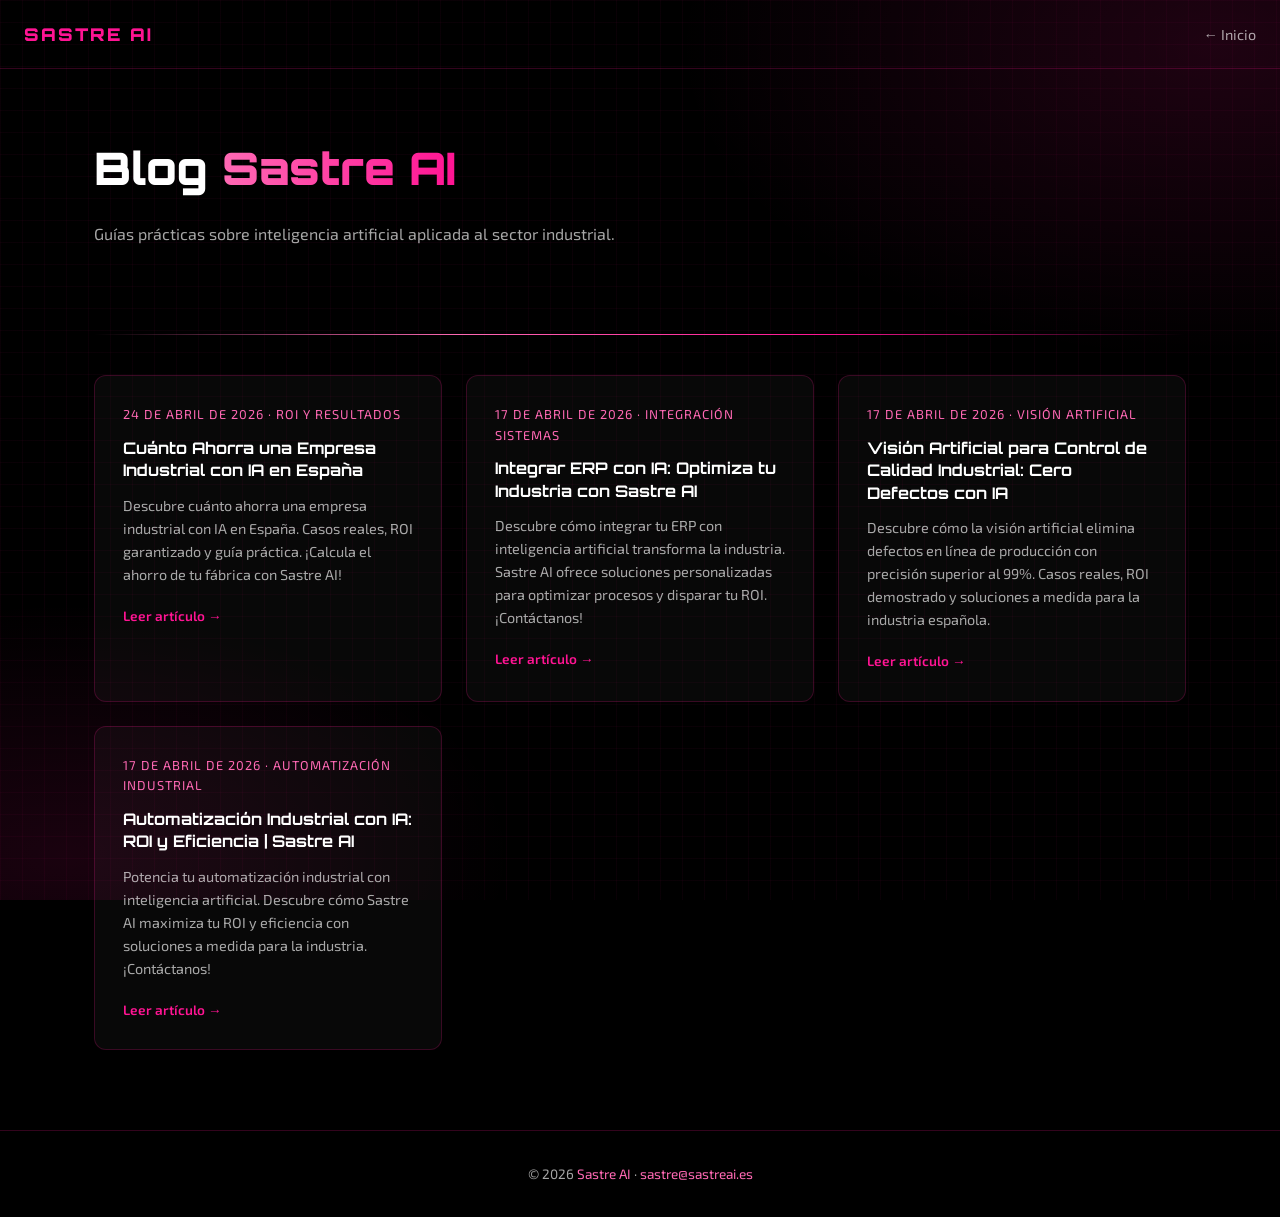
==== blog/index.html @ 8fbd7eb5 "SEO: nuevo artículo cuánto ahorra una empresa industrial con IA (ejemplos genéricos, sin casos ficti" ====
<!DOCTYPE html>
<html lang="es">
<head>
  <meta charset="UTF-8" />
  <meta name="viewport" content="width=device-width, initial-scale=1.0" />
  <title>Blog — Sastre AI | Inteligencia Artificial Industrial</title>
  <meta name="description" content="Artículos y guías sobre IA aplicada al sector industrial: automatización, visión artificial, integración de sistemas y más." />
  <link rel="canonical" href="https://sastreai.es/blog/" />
  <link rel="icon" type="image/x-icon" href="/favicon.ico" />
  <link rel="icon" type="image/png" sizes="32x32" href="/favicon-32x32.png" />
  <link rel="icon" type="image/png" sizes="16x16" href="/favicon-16x16.png" />
  <link rel="apple-touch-icon" sizes="180x180" href="/apple-touch-icon.png" />
  <link rel="preconnect" href="https://fonts.googleapis.com" />
  <link href="https://fonts.googleapis.com/css2?family=Orbitron:wght@700;900&family=Exo+2:wght@400;500;600;700&display=swap" rel="stylesheet" />
  <style>
    *, *::before, *::after { box-sizing: border-box; margin: 0; padding: 0; }
    :root { --black:#000; --pink:#ff1493; --pink-light:#ff69b4; --white:#fff; --white-dim:rgba(255,255,255,0.65); --border:rgba(255,20,147,0.2); --font-h:'Orbitron',sans-serif; --font-b:'Exo 2',sans-serif; }
    body { background:var(--black); color:var(--white); font-family:var(--font-b); line-height:1.6; overflow-x:hidden; }
    body::before { content:''; position:fixed; inset:0; background-image:linear-gradient(rgba(255,20,147,0.04) 1px,transparent 1px),linear-gradient(90deg,rgba(255,20,147,0.04) 1px,transparent 1px); background-size:22px 22px; pointer-events:none; z-index:0; }
    body::after { content:''; position:fixed; inset:0; background:radial-gradient(ellipse 60% 50% at 95% 5%,rgba(255,20,147,0.12) 0%,transparent 70%),radial-gradient(ellipse 50% 40% at 5% 95%,rgba(255,20,147,0.10) 0%,transparent 70%); pointer-events:none; z-index:0; }
    .container { max-width:1140px; margin:0 auto; padding:0 24px; position:relative; z-index:1; }
    nav { padding:20px 24px; display:flex; align-items:center; justify-content:space-between; border-bottom:1px solid var(--border); position:relative; z-index:10; }
    nav a.logo { font-family:var(--font-h); font-weight:900; font-size:1.1rem; color:var(--pink); text-decoration:none; letter-spacing:2px; }
    nav a.back { color:var(--white-dim); text-decoration:none; font-size:.9rem; }
    nav a.back:hover { color:var(--pink); }
    .page-header { padding:64px 0 48px; }
    .page-header h1 { font-family:var(--font-h); font-size:clamp(1.8rem,4vw,2.8rem); font-weight:900; }
    .page-header h1 span { background:linear-gradient(90deg,var(--pink-light),var(--pink)); -webkit-background-clip:text; -webkit-text-fill-color:transparent; background-clip:text; }
    .page-header p { color:var(--white-dim); margin-top:16px; max-width:560px; }
    .separator { height:1px; background:linear-gradient(90deg,transparent,var(--pink-light),var(--pink),transparent); border:none; margin:40px 0; }
    .grid { display:grid; grid-template-columns:repeat(auto-fill,minmax(320px,1fr)); gap:24px; padding-bottom:80px; }
    .article-card { display:block; background:rgba(255,255,255,0.03); border:1px solid var(--border); border-radius:12px; padding:28px; text-decoration:none; transition:border-color .2s,background .2s; }
    .article-card:hover { border-color:rgba(255,20,147,0.5); background:rgba(255,255,255,0.05); }
    .article-meta { font-size:.8rem; color:var(--pink-light); margin-bottom:12px; text-transform:uppercase; letter-spacing:1px; }
    .article-card h2 { font-family:var(--font-h); font-size:1rem; color:var(--white); margin-bottom:12px; line-height:1.4; }
    .article-card p { font-size:.9rem; color:var(--white-dim); margin-bottom:16px; }
    .read-more { font-size:.85rem; color:var(--pink); font-weight:600; }
    footer { border-top:1px solid var(--border); padding:32px 24px; text-align:center; color:var(--white-dim); font-size:.85rem; position:relative; z-index:1; }
    footer a { color:var(--pink-light); text-decoration:none; }
  </style>
</head>
<body>
  <nav>
    <a class="logo" href="https://sastreai.es">SASTRE AI</a>
    <a class="back" href="https://sastreai.es">← Inicio</a>
  </nav>
  <div class="container">
    <div class="page-header">
      <h1>Blog <span>Sastre AI</span></h1>
      <p>Guías prácticas sobre inteligencia artificial aplicada al sector industrial.</p>
    </div>
    <hr class="separator" />
    <div class="grid">
      
    <a href="https://sastreai.es/blog/cuanto-ahorra-una-empresa-industrial-con-ia/" class="article-card">
      <div class="article-meta">24 de abril de 2026 · ROI y resultados</div>
      <h2>Cuánto Ahorra una Empresa Industrial con IA en España</h2>
      <p>Descubre cuánto ahorra una empresa industrial con IA en España. Casos reales, ROI garantizado y guía práctica. ¡Calcula el ahorro de tu fábrica con Sastre AI!</p>
      <span class="read-more">Leer artículo →</span>
    </a>

    <a href="https://sastreai.es/blog/integrar-erp-con-inteligencia-artificial/" class="article-card">
      <div class="article-meta">17 de abril de 2026 · Integración sistemas</div>
      <h2>Integrar ERP con IA: Optimiza tu Industria con Sastre AI</h2>
      <p>Descubre cómo integrar tu ERP con inteligencia artificial transforma la industria. Sastre AI ofrece soluciones personalizadas para optimizar procesos y disparar tu ROI. ¡Contáctanos!</p>
      <span class="read-more">Leer artículo →</span>
    </a>

    <a href="https://sastreai.es/blog/vision-artificial-control-calidad-industrial/" class="article-card">
      <div class="article-meta">17 de abril de 2026 · Visión artificial</div>
      <h2>Visión Artificial para Control de Calidad Industrial: Cero Defectos con IA</h2>
      <p>Descubre cómo la visión artificial elimina defectos en línea de producción con precisión superior al 99%. Casos reales, ROI demostrado y soluciones a medida para la industria española.</p>
      <span class="read-more">Leer artículo →</span>
    </a>

    <a href="https://sastreai.es/blog/automatizacion-industrial-con-inteligencia-artificial/" class="article-card">
      <div class="article-meta">17 de abril de 2026 · Automatización industrial</div>
      <h2>Automatización Industrial con IA: ROI y Eficiencia | Sastre AI</h2>
      <p>Potencia tu automatización industrial con inteligencia artificial. Descubre cómo Sastre AI maximiza tu ROI y eficiencia con soluciones a medida para la industria. ¡Contáctanos!</p>
      <span class="read-more">Leer artículo →</span>
    </a>
    </div>
  </div>
  <footer>
    <p>© 2026 <a href="https://sastreai.es">Sastre AI</a> · <a href="mailto:sastre@sastreai.es">sastre@sastreai.es</a></p>
  </footer>
</body>
</html>
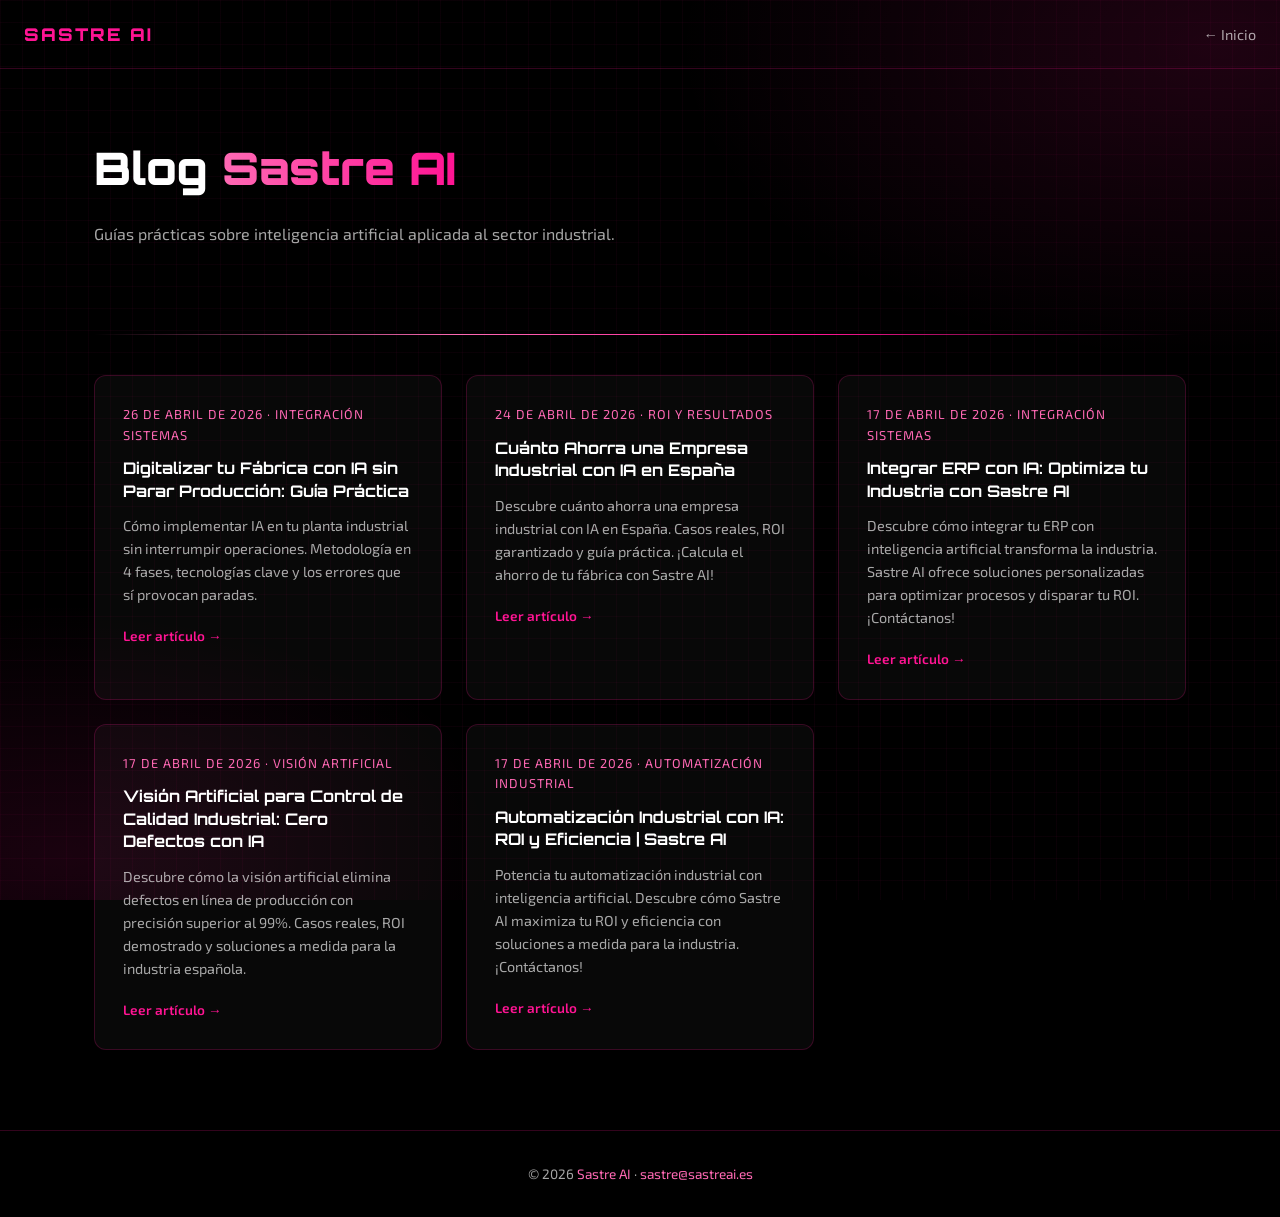
==== commit 9d9d8868: "SEO: nuevo artículo digitalización fábrica con IA sin parar producción" ====
--- a/blog/index.html
+++ b/blog/index.html
@@ -6,10 +6,6 @@
   <title>Blog — Sastre AI | Inteligencia Artificial Industrial</title>
   <meta name="description" content="Artículos y guías sobre IA aplicada al sector industrial: automatización, visión artificial, integración de sistemas y más." />
   <link rel="canonical" href="https://sastreai.es/blog/" />
-  <link rel="icon" type="image/x-icon" href="/favicon.ico" />
-  <link rel="icon" type="image/png" sizes="32x32" href="/favicon-32x32.png" />
-  <link rel="icon" type="image/png" sizes="16x16" href="/favicon-16x16.png" />
-  <link rel="apple-touch-icon" sizes="180x180" href="/apple-touch-icon.png" />
   <link rel="preconnect" href="https://fonts.googleapis.com" />
   <link href="https://fonts.googleapis.com/css2?family=Orbitron:wght@700;900&family=Exo+2:wght@400;500;600;700&display=swap" rel="stylesheet" />
   <style>
@@ -52,6 +48,13 @@
     <hr class="separator" />
     <div class="grid">
       
+    <a href="https://sastreai.es/blog/digitalizacion-fabrica-con-ia-sin-parar-produccion/" class="article-card">
+      <div class="article-meta">26 de abril de 2026 · Integración sistemas</div>
+      <h2>Digitalizar tu Fábrica con IA sin Parar Producción: Guía Práctica</h2>
+      <p>Cómo implementar IA en tu planta industrial sin interrumpir operaciones. Metodología en 4 fases, tecnologías clave y los errores que sí provocan paradas.</p>
+      <span class="read-more">Leer artículo →</span>
+    </a>
+
     <a href="https://sastreai.es/blog/cuanto-ahorra-una-empresa-industrial-con-ia/" class="article-card">
       <div class="article-meta">24 de abril de 2026 · ROI y resultados</div>
       <h2>Cuánto Ahorra una Empresa Industrial con IA en España</h2>
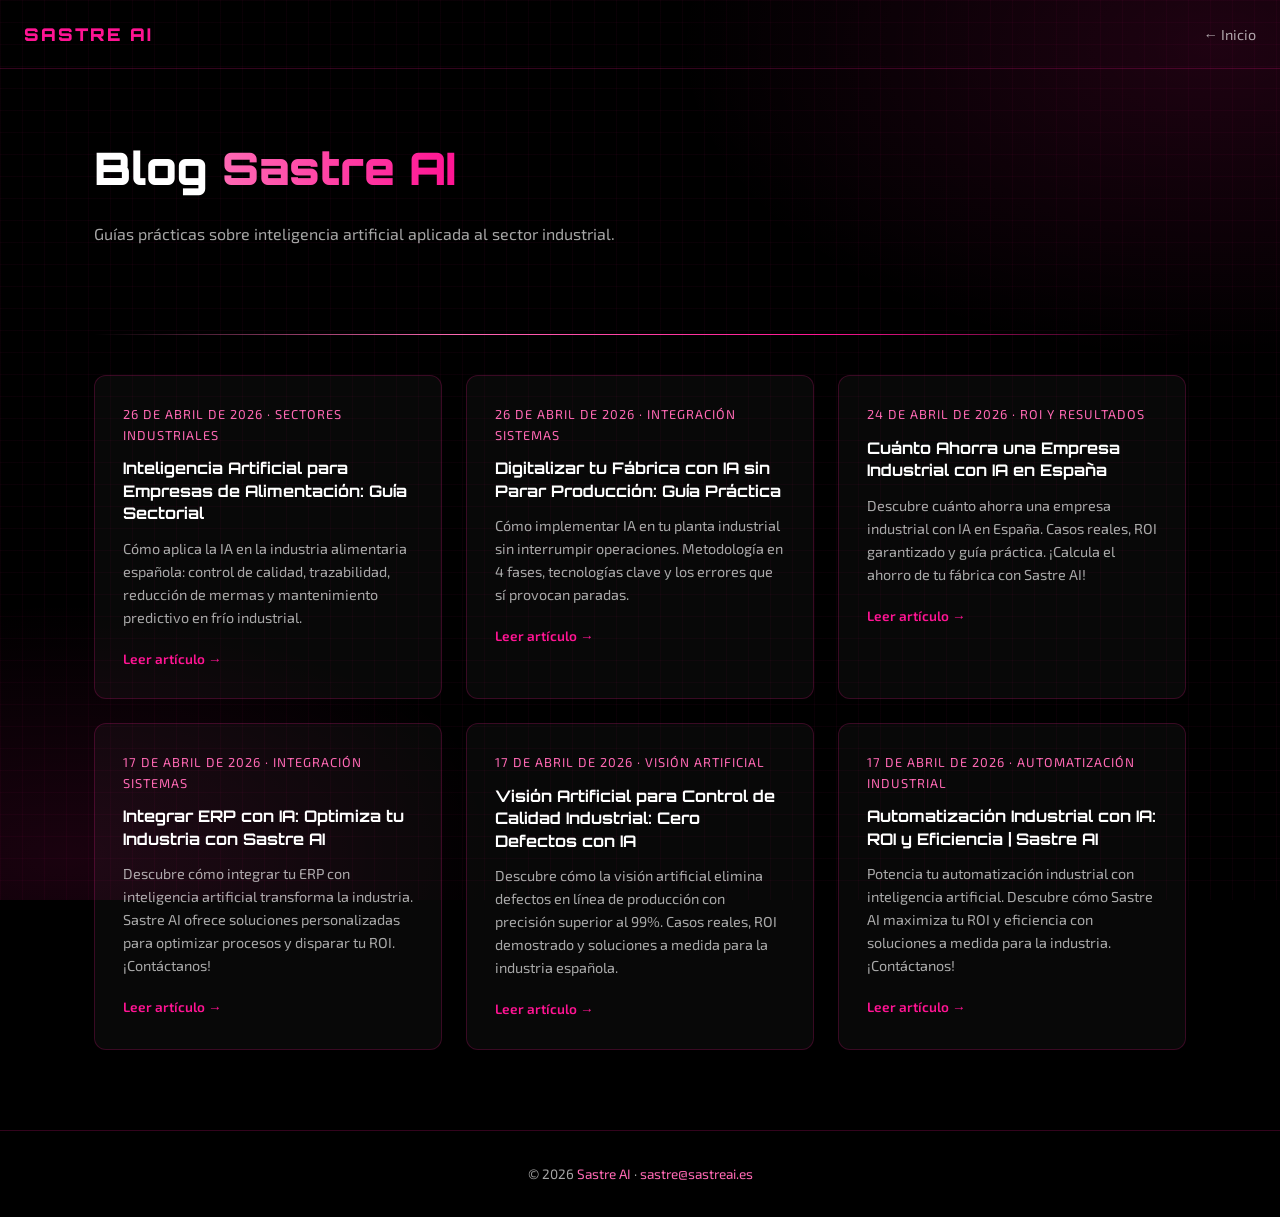
==== commit 9f129a56: "SEO: nuevo artículo inteligencia artificial para empresas de alimentación" ====
--- a/blog/index.html
+++ b/blog/index.html
@@ -48,6 +48,13 @@
     <hr class="separator" />
     <div class="grid">
       
+    <a href="https://sastreai.es/blog/inteligencia-artificial-empresas-alimentacion/" class="article-card">
+      <div class="article-meta">26 de abril de 2026 · Sectores industriales</div>
+      <h2>Inteligencia Artificial para Empresas de Alimentación: Guía Sectorial</h2>
+      <p>Cómo aplica la IA en la industria alimentaria española: control de calidad, trazabilidad, reducción de mermas y mantenimiento predictivo en frío industrial.</p>
+      <span class="read-more">Leer artículo →</span>
+    </a>
+
     <a href="https://sastreai.es/blog/digitalizacion-fabrica-con-ia-sin-parar-produccion/" class="article-card">
       <div class="article-meta">26 de abril de 2026 · Integración sistemas</div>
       <h2>Digitalizar tu Fábrica con IA sin Parar Producción: Guía Práctica</h2>
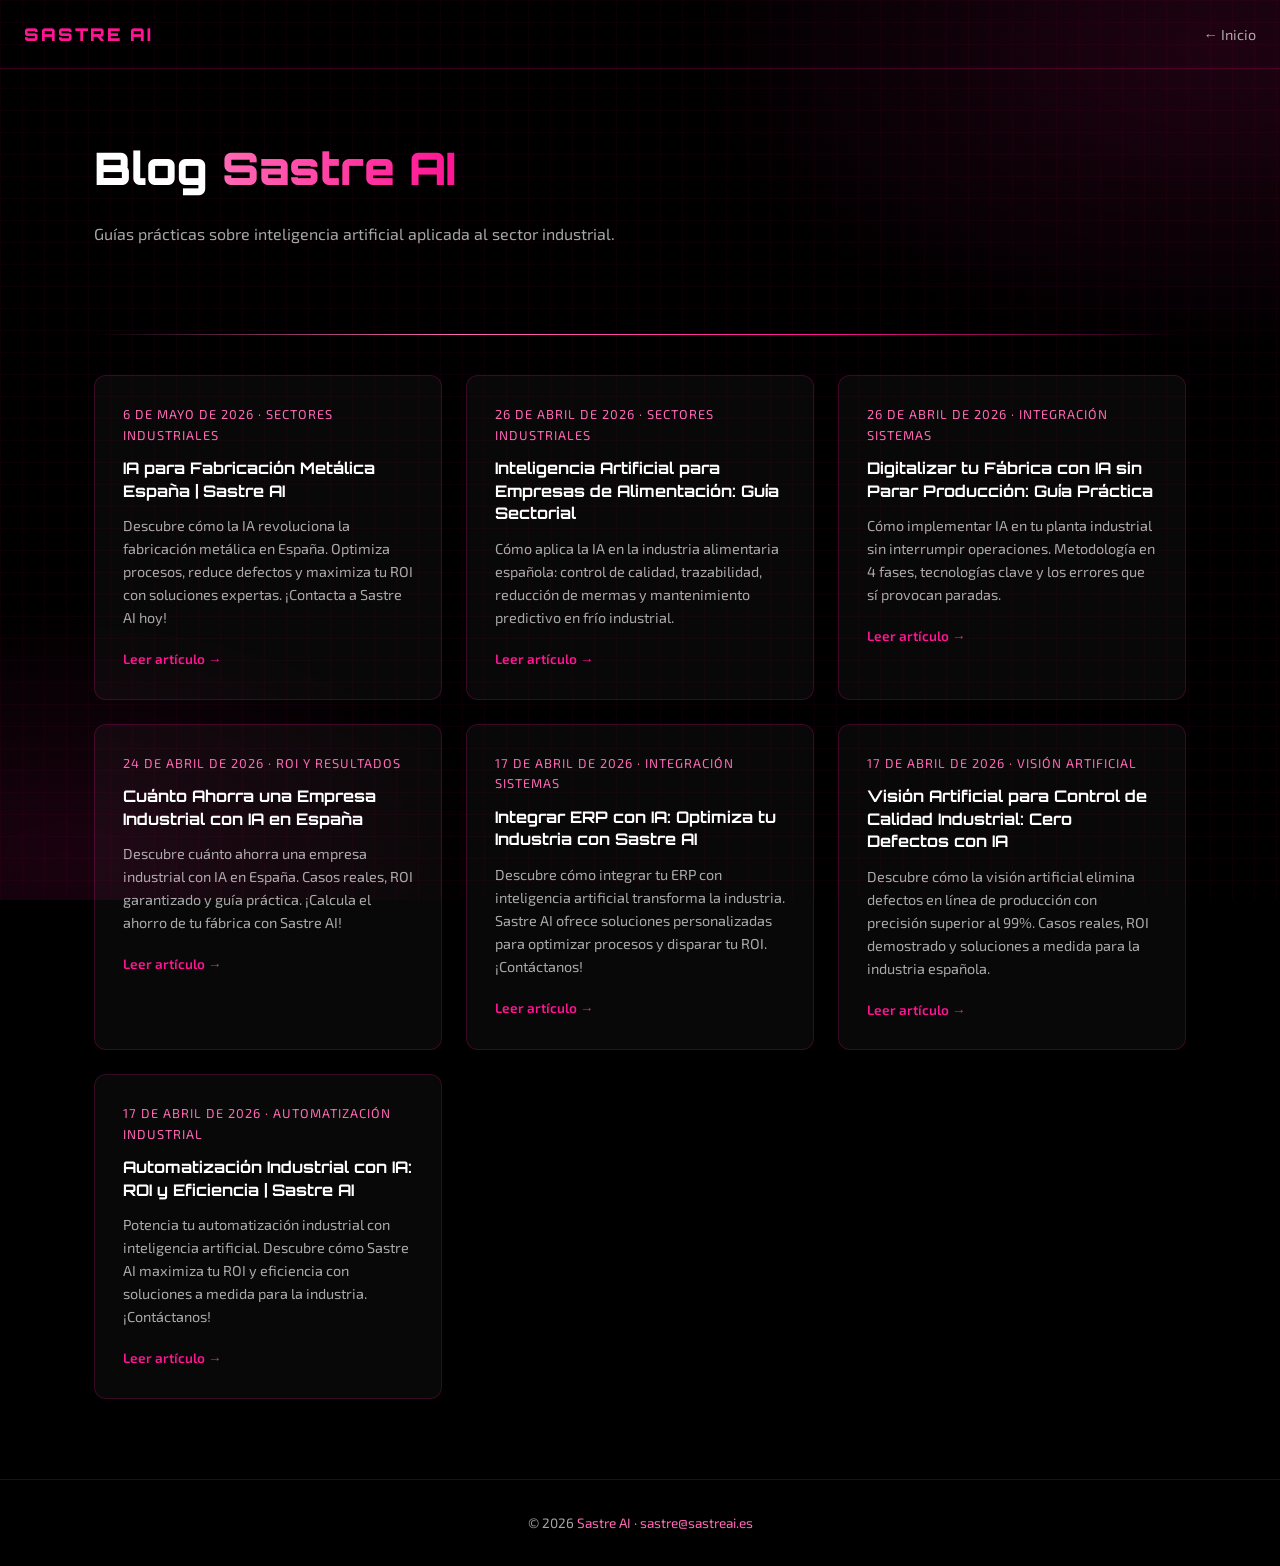
==== commit 74b44437: "SEO: nuevo artículo "IA para Fabricación Metálica España | Sastre AI"" ====
--- a/blog/index.html
+++ b/blog/index.html
@@ -48,6 +48,13 @@
     <hr class="separator" />
     <div class="grid">
       
+    <a href="https://sastreai.es/blog/ia-para-fabricacion-metalica-espana/" class="article-card">
+      <div class="article-meta">6 de mayo de 2026 · Sectores industriales</div>
+      <h2>IA para Fabricación Metálica España | Sastre AI</h2>
+      <p>Descubre cómo la IA revoluciona la fabricación metálica en España. Optimiza procesos, reduce defectos y maximiza tu ROI con soluciones expertas. ¡Contacta a Sastre AI hoy!</p>
+      <span class="read-more">Leer artículo →</span>
+    </a>
+
     <a href="https://sastreai.es/blog/inteligencia-artificial-empresas-alimentacion/" class="article-card">
       <div class="article-meta">26 de abril de 2026 · Sectores industriales</div>
       <h2>Inteligencia Artificial para Empresas de Alimentación: Guía Sectorial</h2>
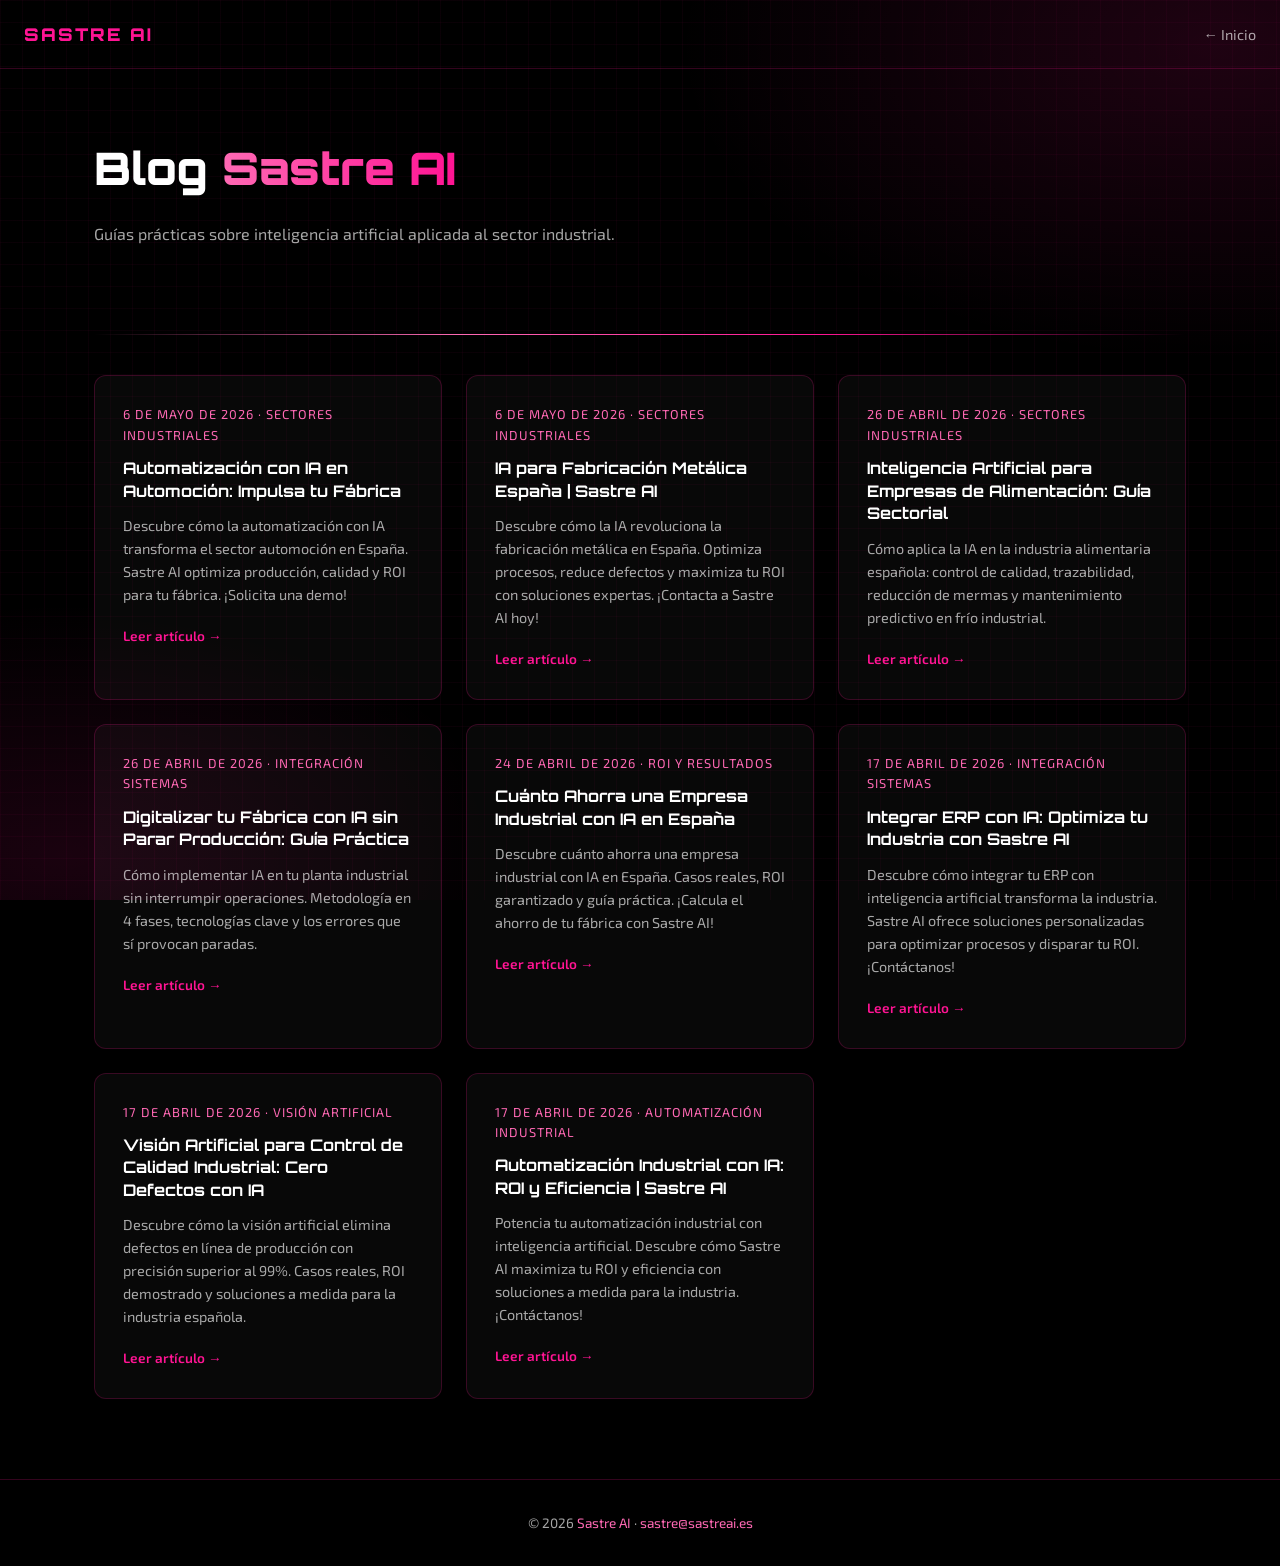
==== commit 1b3c7f88: "SEO: nuevo artículo "Automatización con IA en Automoción: Impulsa tu Fábrica"" ====
--- a/blog/index.html
+++ b/blog/index.html
@@ -48,6 +48,13 @@
     <hr class="separator" />
     <div class="grid">
       
+    <a href="https://sastreai.es/blog/automatizacion-con-ia-sector-automocion/" class="article-card">
+      <div class="article-meta">6 de mayo de 2026 · Sectores industriales</div>
+      <h2>Automatización con IA en Automoción: Impulsa tu Fábrica</h2>
+      <p>Descubre cómo la automatización con IA transforma el sector automoción en España. Sastre AI optimiza producción, calidad y ROI para tu fábrica. ¡Solicita una demo!</p>
+      <span class="read-more">Leer artículo →</span>
+    </a>
+
     <a href="https://sastreai.es/blog/ia-para-fabricacion-metalica-espana/" class="article-card">
       <div class="article-meta">6 de mayo de 2026 · Sectores industriales</div>
       <h2>IA para Fabricación Metálica España | Sastre AI</h2>
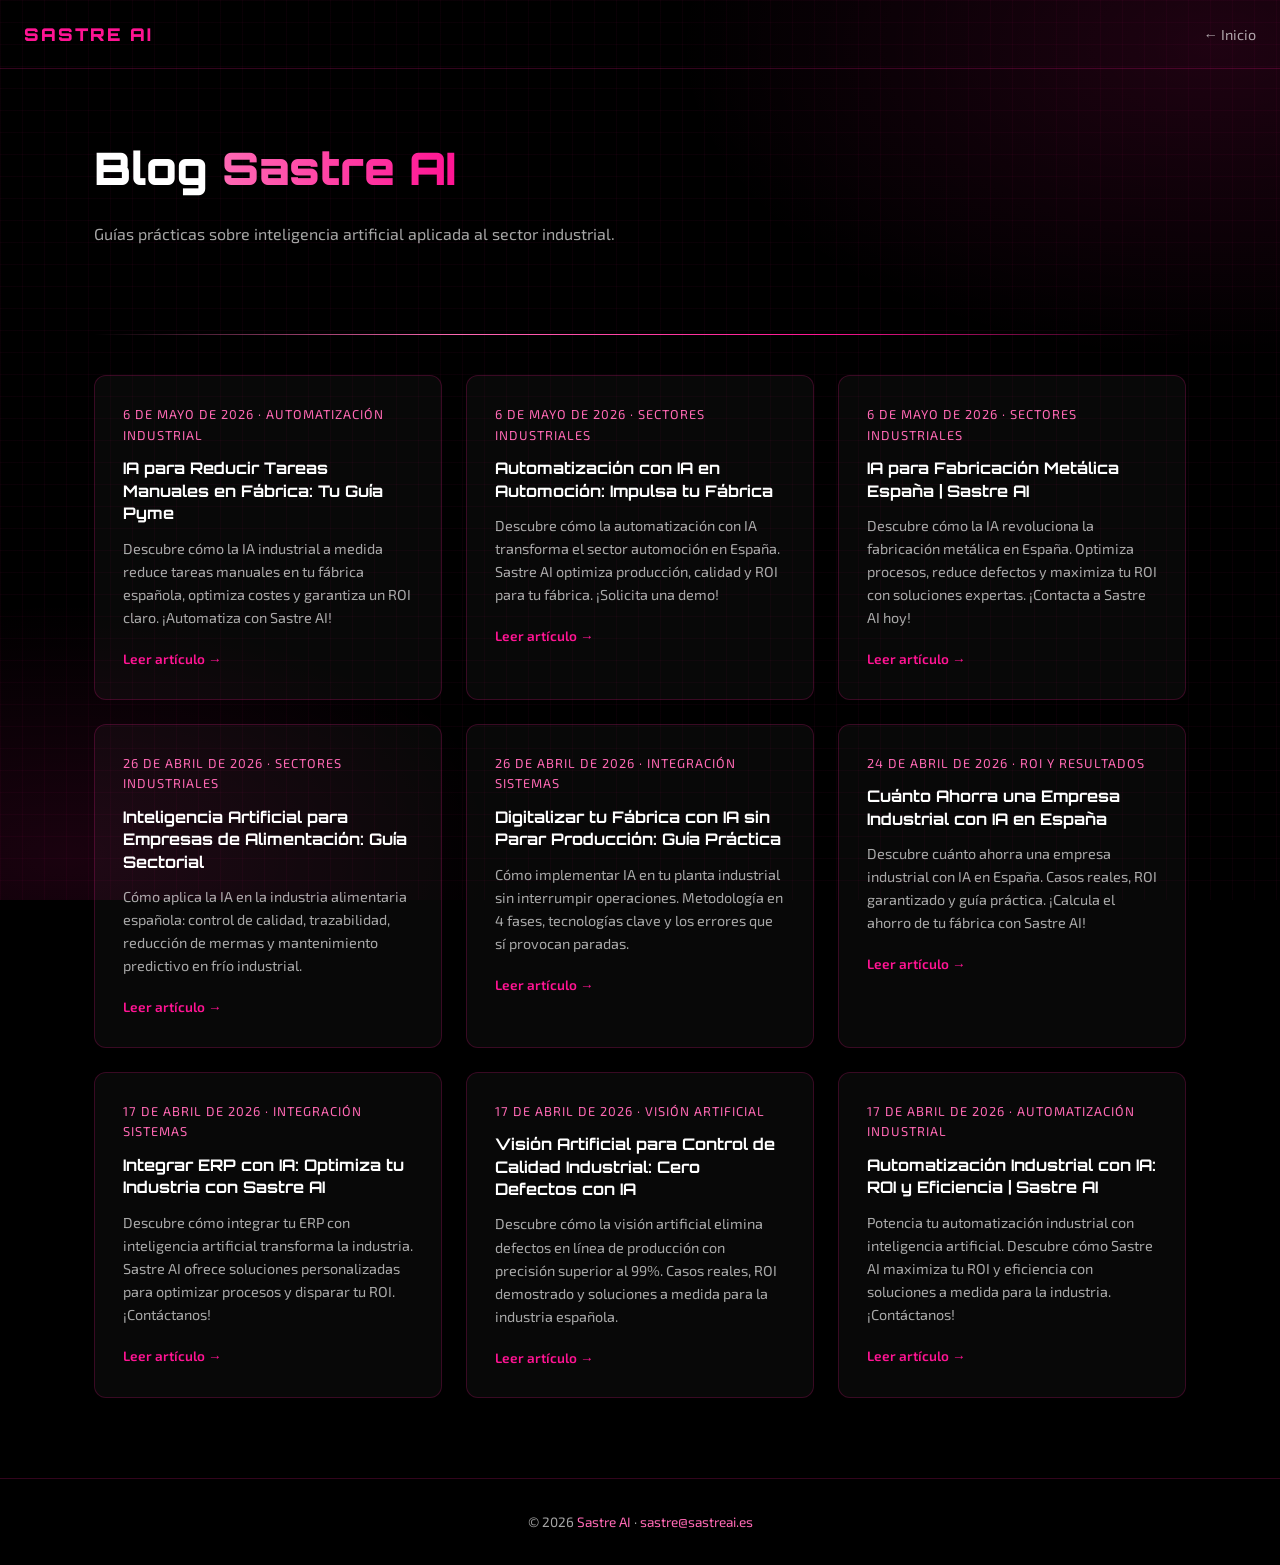
==== commit fd9b13ff: "SEO: nuevo artículo "IA para Reducir Tareas Manuales en Fábrica: Tu Guía Pyme"" ====
--- a/blog/index.html
+++ b/blog/index.html
@@ -48,6 +48,13 @@
     <hr class="separator" />
     <div class="grid">
       
+    <a href="https://sastreai.es/blog/reducir-tareas-manuales-en-fabrica-con-ia/" class="article-card">
+      <div class="article-meta">6 de mayo de 2026 · Automatización industrial</div>
+      <h2>IA para Reducir Tareas Manuales en Fábrica: Tu Guía Pyme</h2>
+      <p>Descubre cómo la IA industrial a medida reduce tareas manuales en tu fábrica española, optimiza costes y garantiza un ROI claro. ¡Automatiza con Sastre AI!</p>
+      <span class="read-more">Leer artículo →</span>
+    </a>
+
     <a href="https://sastreai.es/blog/automatizacion-con-ia-sector-automocion/" class="article-card">
       <div class="article-meta">6 de mayo de 2026 · Sectores industriales</div>
       <h2>Automatización con IA en Automoción: Impulsa tu Fábrica</h2>
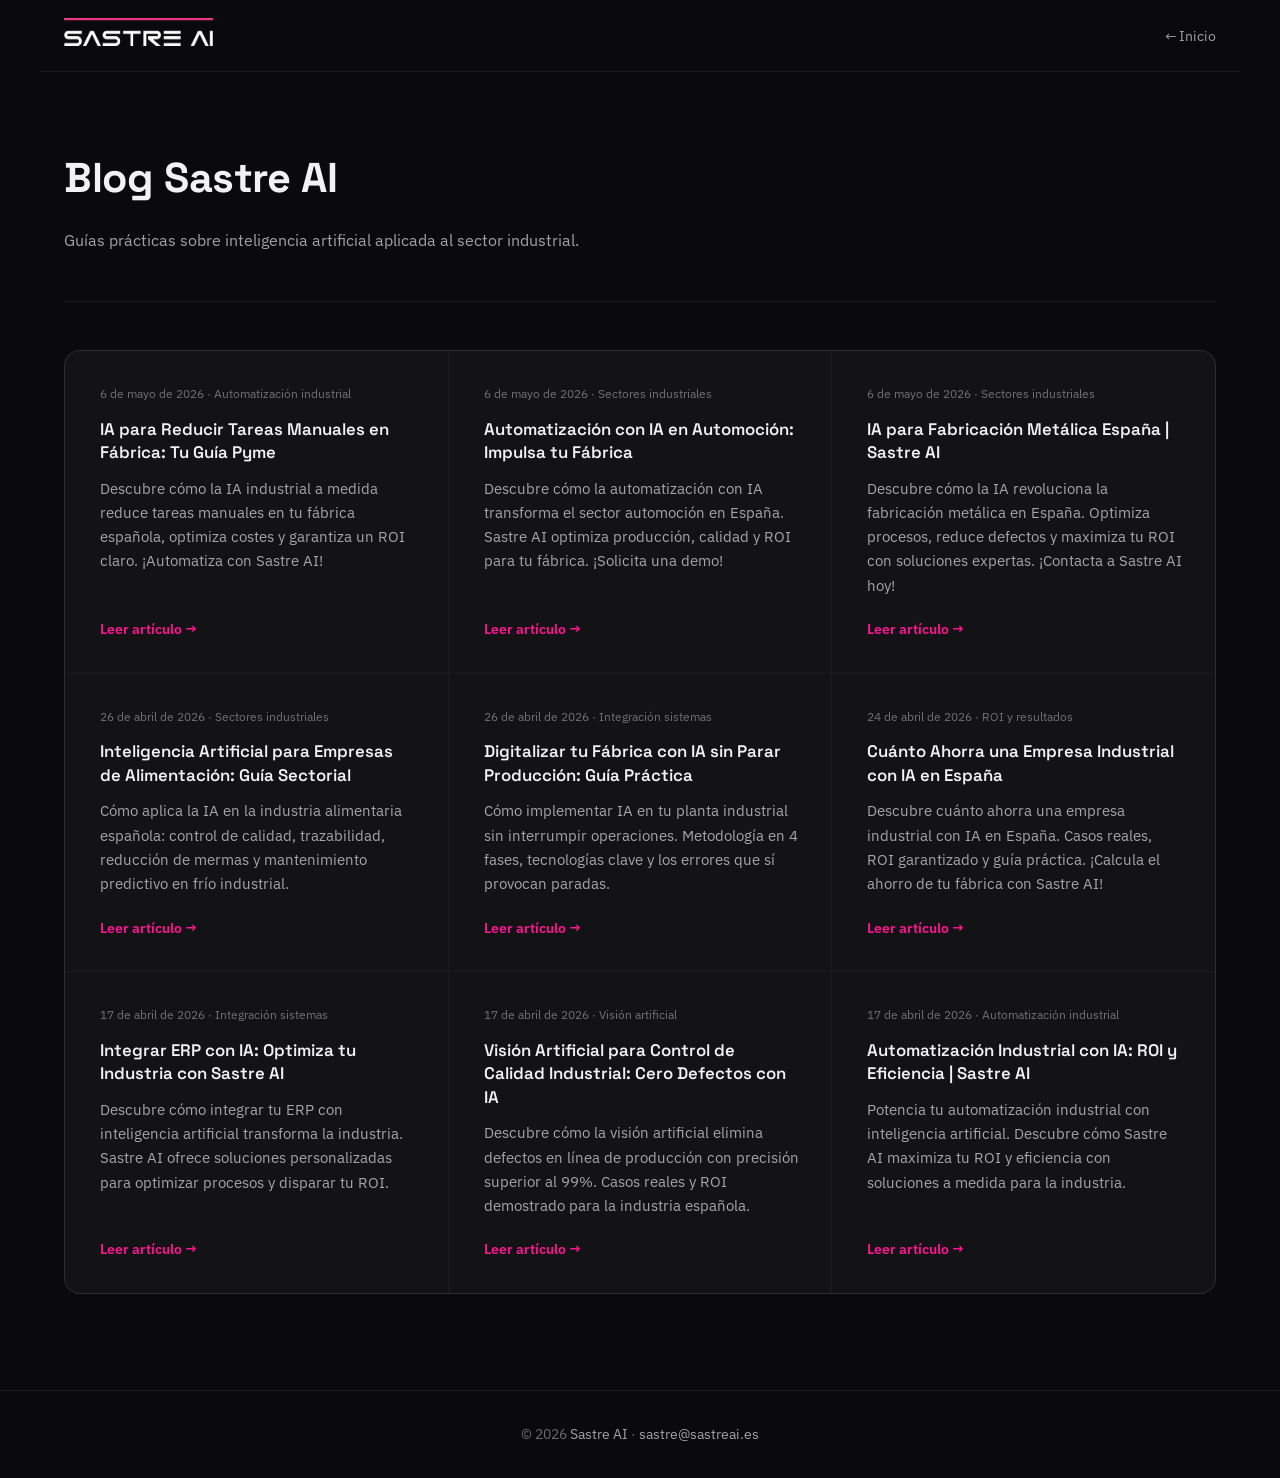
==== commit 1fc96c9b: "redesign: replace neon-cyberpunk look with restrained premium industrial-tech design Drops Orbitron/" ====
--- a/blog/index.html
+++ b/blog/index.html
@@ -3,51 +3,26 @@
 <head>
   <meta charset="UTF-8" />
   <meta name="viewport" content="width=device-width, initial-scale=1.0" />
-  <title>Blog — Sastre AI | Inteligencia Artificial Industrial</title>
+  <title>Blog Sastre AI | Inteligencia Artificial Industrial</title>
   <meta name="description" content="Artículos y guías sobre IA aplicada al sector industrial: automatización, visión artificial, integración de sistemas y más." />
   <link rel="canonical" href="https://sastreai.es/blog/" />
   <link rel="preconnect" href="https://fonts.googleapis.com" />
-  <link href="https://fonts.googleapis.com/css2?family=Orbitron:wght@700;900&family=Exo+2:wght@400;500;600;700&display=swap" rel="stylesheet" />
-  <style>
-    *, *::before, *::after { box-sizing: border-box; margin: 0; padding: 0; }
-    :root { --black:#000; --pink:#ff1493; --pink-light:#ff69b4; --white:#fff; --white-dim:rgba(255,255,255,0.65); --border:rgba(255,20,147,0.2); --font-h:'Orbitron',sans-serif; --font-b:'Exo 2',sans-serif; }
-    body { background:var(--black); color:var(--white); font-family:var(--font-b); line-height:1.6; overflow-x:hidden; }
-    body::before { content:''; position:fixed; inset:0; background-image:linear-gradient(rgba(255,20,147,0.04) 1px,transparent 1px),linear-gradient(90deg,rgba(255,20,147,0.04) 1px,transparent 1px); background-size:22px 22px; pointer-events:none; z-index:0; }
-    body::after { content:''; position:fixed; inset:0; background:radial-gradient(ellipse 60% 50% at 95% 5%,rgba(255,20,147,0.12) 0%,transparent 70%),radial-gradient(ellipse 50% 40% at 5% 95%,rgba(255,20,147,0.10) 0%,transparent 70%); pointer-events:none; z-index:0; }
-    .container { max-width:1140px; margin:0 auto; padding:0 24px; position:relative; z-index:1; }
-    nav { padding:20px 24px; display:flex; align-items:center; justify-content:space-between; border-bottom:1px solid var(--border); position:relative; z-index:10; }
-    nav a.logo { font-family:var(--font-h); font-weight:900; font-size:1.1rem; color:var(--pink); text-decoration:none; letter-spacing:2px; }
-    nav a.back { color:var(--white-dim); text-decoration:none; font-size:.9rem; }
-    nav a.back:hover { color:var(--pink); }
-    .page-header { padding:64px 0 48px; }
-    .page-header h1 { font-family:var(--font-h); font-size:clamp(1.8rem,4vw,2.8rem); font-weight:900; }
-    .page-header h1 span { background:linear-gradient(90deg,var(--pink-light),var(--pink)); -webkit-background-clip:text; -webkit-text-fill-color:transparent; background-clip:text; }
-    .page-header p { color:var(--white-dim); margin-top:16px; max-width:560px; }
-    .separator { height:1px; background:linear-gradient(90deg,transparent,var(--pink-light),var(--pink),transparent); border:none; margin:40px 0; }
-    .grid { display:grid; grid-template-columns:repeat(auto-fill,minmax(320px,1fr)); gap:24px; padding-bottom:80px; }
-    .article-card { display:block; background:rgba(255,255,255,0.03); border:1px solid var(--border); border-radius:12px; padding:28px; text-decoration:none; transition:border-color .2s,background .2s; }
-    .article-card:hover { border-color:rgba(255,20,147,0.5); background:rgba(255,255,255,0.05); }
-    .article-meta { font-size:.8rem; color:var(--pink-light); margin-bottom:12px; text-transform:uppercase; letter-spacing:1px; }
-    .article-card h2 { font-family:var(--font-h); font-size:1rem; color:var(--white); margin-bottom:12px; line-height:1.4; }
-    .article-card p { font-size:.9rem; color:var(--white-dim); margin-bottom:16px; }
-    .read-more { font-size:.85rem; color:var(--pink); font-weight:600; }
-    footer { border-top:1px solid var(--border); padding:32px 24px; text-align:center; color:var(--white-dim); font-size:.85rem; position:relative; z-index:1; }
-    footer a { color:var(--pink-light); text-decoration:none; }
-  </style>
+  <link rel="preconnect" href="https://fonts.gstatic.com" crossorigin />
+  <link href="https://fonts.googleapis.com/css2?family=Space+Grotesk:wght@500;600;700&family=IBM+Plex+Sans:wght@400;500;600&display=swap" rel="stylesheet" />
+  <link rel="stylesheet" href="/assets/css/site.css" />
 </head>
 <body>
-  <nav>
-    <a class="logo" href="https://sastreai.es">SASTRE AI</a>
+  <nav class="blog-nav">
+    <a class="logo" href="https://sastreai.es"><img src="/Logos/secundario transparente rosa.png" alt="Sastre AI" /></a>
     <a class="back" href="https://sastreai.es">← Inicio</a>
   </nav>
   <div class="container">
-    <div class="page-header">
-      <h1>Blog <span>Sastre AI</span></h1>
+    <div class="blog-header">
+      <h1>Blog Sastre AI</h1>
       <p>Guías prácticas sobre inteligencia artificial aplicada al sector industrial.</p>
     </div>
-    <hr class="separator" />
-    <div class="grid">
-      
+    <div class="blog-grid">
+
     <a href="https://sastreai.es/blog/reducir-tareas-manuales-en-fabrica-con-ia/" class="article-card">
       <div class="article-meta">6 de mayo de 2026 · Automatización industrial</div>
       <h2>IA para Reducir Tareas Manuales en Fábrica: Tu Guía Pyme</h2>
@@ -93,27 +68,27 @@
     <a href="https://sastreai.es/blog/integrar-erp-con-inteligencia-artificial/" class="article-card">
       <div class="article-meta">17 de abril de 2026 · Integración sistemas</div>
       <h2>Integrar ERP con IA: Optimiza tu Industria con Sastre AI</h2>
-      <p>Descubre cómo integrar tu ERP con inteligencia artificial transforma la industria. Sastre AI ofrece soluciones personalizadas para optimizar procesos y disparar tu ROI. ¡Contáctanos!</p>
+      <p>Descubre cómo integrar tu ERP con inteligencia artificial transforma la industria. Sastre AI ofrece soluciones personalizadas para optimizar procesos y disparar tu ROI.</p>
       <span class="read-more">Leer artículo →</span>
     </a>
 
     <a href="https://sastreai.es/blog/vision-artificial-control-calidad-industrial/" class="article-card">
       <div class="article-meta">17 de abril de 2026 · Visión artificial</div>
       <h2>Visión Artificial para Control de Calidad Industrial: Cero Defectos con IA</h2>
-      <p>Descubre cómo la visión artificial elimina defectos en línea de producción con precisión superior al 99%. Casos reales, ROI demostrado y soluciones a medida para la industria española.</p>
+      <p>Descubre cómo la visión artificial elimina defectos en línea de producción con precisión superior al 99%. Casos reales y ROI demostrado para la industria española.</p>
       <span class="read-more">Leer artículo →</span>
     </a>
 
     <a href="https://sastreai.es/blog/automatizacion-industrial-con-inteligencia-artificial/" class="article-card">
       <div class="article-meta">17 de abril de 2026 · Automatización industrial</div>
       <h2>Automatización Industrial con IA: ROI y Eficiencia | Sastre AI</h2>
-      <p>Potencia tu automatización industrial con inteligencia artificial. Descubre cómo Sastre AI maximiza tu ROI y eficiencia con soluciones a medida para la industria. ¡Contáctanos!</p>
+      <p>Potencia tu automatización industrial con inteligencia artificial. Descubre cómo Sastre AI maximiza tu ROI y eficiencia con soluciones a medida para la industria.</p>
       <span class="read-more">Leer artículo →</span>
     </a>
     </div>
   </div>
-  <footer>
+  <footer class="article-footer">
     <p>© 2026 <a href="https://sastreai.es">Sastre AI</a> · <a href="mailto:sastre@sastreai.es">sastre@sastreai.es</a></p>
   </footer>
 </body>
-</html>+</html>
--- a/assets/css/site.css
+++ b/assets/css/site.css
@@ -0,0 +1,415 @@
+/* ─────────────────────────────────────────────────────────────────────────
+   Sastre AI — Design System
+   Graphite base, single restrained pink accent, Space Grotesk / IBM Plex Sans.
+───────────────────────────────────────────────────────────────────────── */
+
+*, *::before, *::after { box-sizing: border-box; margin: 0; padding: 0; }
+html { scroll-behavior: smooth; }
+
+:root {
+  --bg:            #0a0a0c;
+  --bg-raised:     #131316;
+  --bg-raised-2:   #1a1a1e;
+  --border:        rgba(255,255,255,0.08);
+  --border-strong: rgba(255,255,255,0.16);
+  --text:          #f2f2f4;
+  --text-dim:      rgba(242,242,244,0.66);
+  --text-faint:    rgba(242,242,244,0.42);
+  --accent:        #ff1493;
+  --accent-soft:   rgba(255,20,147,0.1);
+  --accent-line:   rgba(255,20,147,0.4);
+
+  --radius-sm: 8px;
+  --radius-md: 10px;
+  --radius-lg: 16px;
+
+  --font-h: 'Space Grotesk', sans-serif;
+  --font-b: 'IBM Plex Sans', sans-serif;
+
+  --container-max: 1200px;
+}
+
+body {
+  background-color: var(--bg);
+  color: var(--text);
+  font-family: var(--font-b);
+  font-size: 16px;
+  line-height: 1.65;
+  overflow-x: hidden;
+  -webkit-font-smoothing: antialiased;
+}
+
+.container {
+  max-width: var(--container-max);
+  margin: 0 auto;
+  padding: 0 24px;
+  position: relative;
+  z-index: 1;
+}
+
+a { color: inherit; }
+
+/* ─── Accent helpers (used sparingly, never as a glow / gradient wash) ──── */
+.accent { color: var(--accent); }
+
+hr.separator {
+  height: 1px;
+  background: var(--border);
+  border: none;
+  margin: 0;
+}
+
+/* ─── Buttons ────────────────────────────────────────────────────────────
+   One radius scale, documented: buttons 10px / panels-cards 16px / chips 8px.
+──────────────────────────────────────────────────────────────────────── */
+.btn {
+  display: inline-flex;
+  align-items: center;
+  gap: 8px;
+  padding: 14px 28px;
+  border-radius: var(--radius-md);
+  font-family: var(--font-b);
+  font-size: 0.95rem;
+  font-weight: 600;
+  text-decoration: none;
+  border: 1px solid transparent;
+  cursor: pointer;
+  transition: transform 0.15s ease, box-shadow 0.15s ease, background-color 0.15s ease, border-color 0.15s ease;
+  white-space: nowrap;
+}
+.btn:active { transform: translateY(0) scale(0.98); }
+.btn-primary { background: var(--accent); color: #fff; }
+.btn-primary:hover { transform: translateY(-1px); box-shadow: 0 10px 26px rgba(255,20,147,0.28); }
+.btn-primary:focus-visible { outline: 2px solid var(--accent); outline-offset: 3px; }
+.btn-secondary { background: transparent; color: var(--text); border-color: var(--border-strong); }
+.btn-secondary:hover { border-color: var(--accent-line); background: rgba(255,255,255,0.03); }
+.btn-secondary:focus-visible { outline: 2px solid var(--accent); outline-offset: 3px; }
+
+/* ─── Language switcher ──────────────────────────────────────────────── */
+.lang-switcher { display: flex; align-items: center; gap: 2px; }
+.lang-btn {
+  background: none; border: none; color: var(--text-faint); cursor: pointer;
+  padding: 4px 7px; border-radius: 4px; font-family: var(--font-b);
+  font-size: 0.78rem; font-weight: 600; letter-spacing: 0.06em;
+  transition: color 0.2s; line-height: 1;
+}
+.lang-btn.active { color: var(--text); }
+.lang-btn:hover { color: var(--accent); }
+.lang-btn:focus-visible { outline: 2px solid var(--accent); outline-offset: 2px; border-radius: 2px; }
+.lang-sep { color: var(--border-strong); font-size: 0.75rem; user-select: none; }
+.lang-switcher-mobile { display: flex; align-items: center; gap: 2px; padding: 14px 0; border-bottom: 1px solid var(--border); }
+
+/* ─── Navbar ─────────────────────────────────────────────────────────── */
+.navbar {
+  position: fixed; top: 0; left: 0; right: 0; z-index: 100;
+  padding: 0 24px;
+  background: rgba(10,10,12,0.82);
+  backdrop-filter: blur(14px);
+  -webkit-backdrop-filter: blur(14px);
+  border-bottom: 1px solid var(--border);
+}
+.navbar__inner {
+  max-width: var(--container-max); margin: 0 auto;
+  display: flex; align-items: center; justify-content: space-between;
+  height: 72px;
+}
+.navbar__logo img { height: 30px; width: auto; display: block; }
+.navbar__links { display: flex; align-items: center; gap: 30px; list-style: none; }
+.navbar__links a {
+  color: var(--text-dim); text-decoration: none; font-size: 0.9rem;
+  font-weight: 500; transition: color 0.2s; cursor: pointer;
+}
+.navbar__links a:hover { color: var(--accent); }
+.navbar__links a:focus-visible { outline: 2px solid var(--accent); outline-offset: 2px; border-radius: 2px; }
+.navbar__cta { font-size: 0.875rem !important; padding: 9px 20px !important; }
+.navbar__hamburger {
+  display: none; background: none; border: 1px solid var(--border-strong);
+  border-radius: var(--radius-sm); padding: 8px; cursor: pointer; color: var(--text);
+}
+.navbar__hamburger:focus-visible { outline: 2px solid var(--accent); outline-offset: 2px; }
+.navbar__mobile-menu {
+  display: none; flex-direction: column; gap: 0;
+  background: rgba(10,10,12,0.98); border-top: 1px solid var(--border);
+  padding: 16px 24px 24px;
+}
+.navbar__mobile-menu.open { display: flex; }
+.navbar__mobile-menu a {
+  color: var(--text-dim); text-decoration: none; font-size: 1rem; font-weight: 500;
+  padding: 14px 0; border-bottom: 1px solid var(--border); cursor: pointer; transition: color 0.2s;
+}
+.navbar__mobile-menu a:last-child { border-bottom: none; padding-top: 20px; }
+.navbar__mobile-menu a:hover { color: var(--accent); }
+
+@media (max-width: 860px) {
+  .navbar__links { display: none; }
+  .navbar__hamburger { display: flex; align-items: center; justify-content: center; }
+}
+
+/* ─── Hero ───────────────────────────────────────────────────────────── */
+.hero { padding: 152px 0 96px; position: relative; }
+.hero__inner {
+  display: grid; grid-template-columns: 1.05fr 0.95fr; gap: 64px; align-items: center;
+}
+.hero__title {
+  font-family: var(--font-h);
+  font-size: clamp(2.3rem, 4.6vw, 3.4rem);
+  font-weight: 700;
+  line-height: 1.1;
+  letter-spacing: -0.01em;
+  margin-bottom: 20px;
+}
+.hero__desc {
+  font-size: 1.08rem;
+  color: var(--text-dim);
+  max-width: 460px;
+  margin-bottom: 36px;
+  line-height: 1.7;
+}
+.hero__actions { display: flex; gap: 14px; flex-wrap: wrap; }
+.hero__visual { position: relative; }
+.hero__frame {
+  position: relative;
+  border-radius: var(--radius-lg);
+  overflow: hidden;
+  border: 1px solid var(--border);
+  border-left: 3px solid var(--accent);
+  aspect-ratio: 4 / 5;
+}
+.hero__frame img {
+  width: 100%; height: 100%; object-fit: cover; display: block;
+  filter: grayscale(55%) contrast(1.05) brightness(0.82);
+}
+.hero__frame::after {
+  content: '';
+  position: absolute; inset: 0;
+  background:
+    linear-gradient(180deg, transparent 45%, rgba(10,10,12,0.85) 100%),
+    linear-gradient(0deg, rgba(255,20,147,0.1), transparent 40%);
+}
+
+@media (max-width: 900px) {
+  .hero { padding: 128px 0 64px; }
+  .hero__inner { grid-template-columns: 1fr; gap: 40px; }
+  .hero__desc { max-width: none; }
+  .hero__frame { aspect-ratio: 16 / 10; }
+}
+
+/* ─── Stats ──────────────────────────────────────────────────────────── */
+.stats { padding: 0 0 96px; }
+.stats__row {
+  display: grid; grid-template-columns: repeat(4, 1fr);
+  border-top: 1px solid var(--border); border-bottom: 1px solid var(--border);
+}
+.stats__item {
+  padding: 36px 28px;
+  border-left: 1px solid var(--border);
+}
+.stats__item:first-child { border-left: none; }
+.stats__value {
+  font-family: var(--font-h); font-weight: 700;
+  font-size: clamp(1.9rem, 3.4vw, 2.5rem); line-height: 1; margin-bottom: 10px;
+}
+.stats__value.accent { color: var(--accent); }
+.stats__label { font-size: 0.88rem; color: var(--text-dim); line-height: 1.5; }
+
+@media (max-width: 720px) {
+  .stats__row { grid-template-columns: 1fr 1fr; }
+  .stats__item:nth-child(3) { border-left: none; }
+}
+@media (max-width: 440px) {
+  .stats__row { grid-template-columns: 1fr; }
+  .stats__item { border-left: none !important; border-top: 1px solid var(--border); }
+  .stats__item:first-child { border-top: none; }
+}
+
+/* ─── Section shared ─────────────────────────────────────────────────── */
+.section { padding: 104px 0; }
+.section__title {
+  font-family: var(--font-h);
+  font-size: clamp(1.7rem, 3vw, 2.3rem);
+  font-weight: 700; line-height: 1.18; letter-spacing: -0.01em;
+  margin-bottom: 16px; max-width: 640px;
+}
+.section__subtitle { font-size: 1.02rem; color: var(--text-dim); max-width: 520px; line-height: 1.7; }
+.section__head { margin-bottom: 48px; }
+
+/* ─── Services bento ─────────────────────────────────────────────────── */
+.services__row-lg { display: grid; grid-template-columns: 1fr 1fr; gap: 1px; background: var(--border); border: 1px solid var(--border); border-radius: var(--radius-lg); overflow: hidden; margin-bottom: 1px; }
+.services__row-sm { display: grid; grid-template-columns: repeat(4, 1fr); gap: 1px; background: var(--border); border: 1px solid var(--border); border-top: none; border-radius: 0 0 var(--radius-lg) var(--radius-lg); overflow: hidden; }
+
+.service-tile {
+  background: var(--bg-raised);
+  padding: 32px 28px;
+  position: relative;
+  border-left: 3px solid transparent;
+  transition: background-color 0.2s, border-color 0.2s;
+  min-height: 220px;
+  display: flex; flex-direction: column; justify-content: flex-end;
+}
+.service-tile:hover { background: var(--bg-raised-2); border-left-color: var(--accent); }
+.service-tile--tint { background: #16161a; }
+
+.service-tile--pattern-a {
+  min-height: 280px;
+  background:
+    radial-gradient(circle at 88% -15%, rgba(255,20,147,0.2), transparent 55%),
+    repeating-linear-gradient(135deg, rgba(255,255,255,0.035) 0px, rgba(255,255,255,0.035) 1px, transparent 1px, transparent 14px),
+    #131316;
+}
+.service-tile--pattern-b {
+  background:
+    radial-gradient(circle at 25% 20%, rgba(255,20,147,0.24), transparent 45%),
+    #131316;
+}
+
+.service-tile__title {
+  font-family: var(--font-h); font-size: 1.05rem; font-weight: 600;
+  margin-bottom: 10px; letter-spacing: -0.005em;
+}
+.service-tile__desc { font-size: 0.92rem; color: var(--text-dim); line-height: 1.6; }
+
+@media (max-width: 980px) {
+  .services__row-sm { grid-template-columns: 1fr 1fr; }
+}
+@media (max-width: 640px) {
+  .services__row-lg, .services__row-sm { grid-template-columns: 1fr; border-radius: var(--radius-lg); }
+  .services__row-sm { border-top: 1px solid var(--border); border-radius: var(--radius-lg); margin-top: 1px; }
+  .service-tile { min-height: 0; }
+  .service-tile--pattern-a, .service-tile--pattern-b { min-height: 200px; }
+}
+
+/* ─── Philosophy ─────────────────────────────────────────────────────── */
+.philosophy { border-top: 1px solid var(--border); border-bottom: 1px solid var(--border); background: var(--bg-raised); }
+.philosophy__statement { max-width: 760px; margin-bottom: 64px; }
+.philosophy__quote {
+  font-family: var(--font-h);
+  font-size: clamp(1.3rem, 2.6vw, 1.9rem);
+  font-weight: 600; line-height: 1.4; letter-spacing: -0.005em;
+}
+.philosophy__grid {
+  display: grid; grid-template-columns: 1fr 1fr; gap: 1px;
+  background: var(--border); border-top: 1px solid var(--border);
+}
+.philosophy__point { background: var(--bg-raised); padding: 32px 36px 32px 0; }
+.philosophy__point:nth-child(2n) { padding-left: 36px; padding-right: 0; }
+.philosophy__point-title { font-family: var(--font-h); font-weight: 600; font-size: 1rem; margin-bottom: 8px; }
+.philosophy__point-text { font-size: 0.94rem; color: var(--text-dim); line-height: 1.65; }
+
+@media (max-width: 720px) {
+  .philosophy__grid { grid-template-columns: 1fr; background: none; }
+  .philosophy__point, .philosophy__point:nth-child(2n) { padding: 24px 0; border-top: 1px solid var(--border); }
+  .philosophy__point:first-child { border-top: none; }
+}
+
+/* ─── Contact ────────────────────────────────────────────────────────── */
+.contact__grid { display: grid; grid-template-columns: 1fr 0.85fr; gap: 72px; align-items: start; }
+.contact__rows { display: flex; flex-direction: column; }
+.contact__row {
+  display: flex; align-items: baseline; gap: 16px;
+  padding: 20px 0; border-top: 1px solid var(--border);
+}
+.contact__row:first-child { border-top: none; }
+.contact__row-label { font-size: 0.78rem; color: var(--text-faint); font-weight: 600; letter-spacing: 0.06em; text-transform: uppercase; width: 90px; flex-shrink: 0; }
+.contact__row-value { font-size: 1.05rem; color: var(--text); text-decoration: none; font-weight: 500; }
+.contact__row-value:hover { color: var(--accent); }
+
+.contact__panel {
+  background: var(--bg-raised); border: 1px solid var(--border); border-left: 3px solid var(--accent);
+  border-radius: var(--radius-lg); padding: 40px;
+}
+.contact__panel p { color: var(--text-dim); font-size: 0.98rem; line-height: 1.65; margin-bottom: 28px; }
+.contact__panel .btn { width: 100%; justify-content: center; }
+
+@media (max-width: 820px) {
+  .contact__grid { grid-template-columns: 1fr; gap: 40px; }
+}
+
+/* ─── Footer ─────────────────────────────────────────────────────────── */
+.footer { padding: 48px 0 32px; border-top: 1px solid var(--border); }
+.footer__inner { display: flex; align-items: center; justify-content: space-between; gap: 24px; flex-wrap: wrap; }
+.footer__logo img { height: 26px; width: auto; }
+.footer__copy { font-size: 0.8rem; color: var(--text-faint); }
+.footer__links { display: flex; gap: 20px; list-style: none; }
+.footer__links a { font-size: 0.85rem; color: var(--text-dim); text-decoration: none; }
+.footer__links a:hover { color: var(--accent); }
+
+/* ─── Skip link ──────────────────────────────────────────────────────── */
+.skip-link {
+  position: absolute; top: -100px; left: 16px; padding: 8px 16px;
+  background: var(--accent); color: #fff; font-weight: 700;
+  border-radius: var(--radius-sm); text-decoration: none; z-index: 9999; transition: top 0.2s;
+}
+.skip-link:focus { top: 8px; }
+
+/* ─── Scroll reveal ──────────────────────────────────────────────────────
+   Gated behind .js-ready (set by an inline script before first paint) so
+   content stays fully visible if JS fails, is blocked, or never runs.
+──────────────────────────────────────────────────────────────────────── */
+.js-ready .reveal { opacity: 0; transform: translateY(20px); transition: opacity 0.5s ease, transform 0.5s ease; }
+.js-ready .reveal.visible { opacity: 1; transform: none; }
+@media (prefers-reduced-motion: reduce) {
+  .js-ready .reveal { opacity: 1; transform: none; transition: none; }
+}
+
+/* ─── Blog: listing ──────────────────────────────────────────────────── */
+.blog-nav {
+  padding: 0 24px; height: 72px; display: flex; align-items: center; justify-content: space-between;
+  border-bottom: 1px solid var(--border); max-width: var(--container-max); margin: 0 auto;
+}
+.blog-nav a.logo img { height: 28px; }
+.blog-nav a.back { color: var(--text-dim); text-decoration: none; font-size: 0.9rem; transition: color 0.2s; }
+.blog-nav a.back:hover { color: var(--accent); }
+
+.blog-header { padding: 72px 0 48px; border-bottom: 1px solid var(--border); }
+.blog-header h1 { font-family: var(--font-h); font-weight: 700; font-size: clamp(1.8rem, 4vw, 2.6rem); letter-spacing: -0.01em; }
+.blog-header p { color: var(--text-dim); margin-top: 14px; max-width: 520px; }
+
+.blog-grid { display: grid; grid-template-columns: repeat(auto-fill, minmax(320px, 1fr)); gap: 1px; background: var(--border); border: 1px solid var(--border); border-radius: var(--radius-lg); overflow: hidden; margin: 48px 0 96px; }
+.article-card { display: flex; flex-direction: column; background: var(--bg-raised); padding: 32px; text-decoration: none; transition: background-color 0.2s; border-left: 3px solid transparent; }
+.article-card:hover { background: var(--bg-raised-2); border-left-color: var(--accent); }
+.article-meta { font-size: 0.78rem; color: var(--text-faint); margin-bottom: 14px; }
+.article-card h2 { font-family: var(--font-h); font-size: 1.05rem; font-weight: 600; color: var(--text); margin-bottom: 12px; line-height: 1.4; }
+.article-card p { font-size: 0.92rem; color: var(--text-dim); margin-bottom: 20px; flex-grow: 1; }
+.read-more { font-size: 0.86rem; color: var(--accent); font-weight: 600; }
+
+/* ─── Blog: article ──────────────────────────────────────────────────── */
+.article-container { max-width: 760px; margin: 0 auto; padding: 0 24px; }
+.article-head { padding: 64px 0 40px; }
+.breadcrumb { font-size: 0.82rem; color: var(--text-faint); margin-bottom: 22px; }
+.breadcrumb a { color: var(--text-dim); text-decoration: none; }
+.breadcrumb a:hover { color: var(--accent); }
+.article-head h1 { font-family: var(--font-h); font-size: clamp(1.6rem, 3.6vw, 2.3rem); font-weight: 700; line-height: 1.2; margin-bottom: 18px; letter-spacing: -0.01em; }
+.article-head .article-meta { font-size: 0.88rem; color: var(--text-dim); }
+
+article.post h2 { font-family: var(--font-h); font-size: 1.25rem; font-weight: 600; color: var(--text); margin: 52px 0 16px; }
+article.post h3 { font-size: 1.05rem; font-weight: 600; color: var(--text); margin: 32px 0 12px; }
+article.post p { color: var(--text-dim); margin-bottom: 18px; }
+article.post strong { color: var(--text); font-weight: 600; }
+article.post ul, article.post ol { color: var(--text-dim); padding-left: 22px; margin-bottom: 18px; }
+article.post li { margin-bottom: 8px; }
+
+.stat-row { display: grid; grid-template-columns: repeat(auto-fit, minmax(180px, 1fr)); gap: 1px; background: var(--border); border: 1px solid var(--border); border-radius: var(--radius-lg); overflow: hidden; margin: 28px 0; }
+.stat-block { background: var(--bg-raised); padding: 22px 24px; }
+.stat-row .stat-block { border-radius: 0; }
+.stat-block:not(.stat-row .stat-block) { border: 1px solid var(--border); border-left: 3px solid var(--accent); border-radius: var(--radius-md); margin: 28px 0; }
+.stat-block .number { font-family: var(--font-h); font-size: 1.9rem; font-weight: 700; color: var(--text); }
+.stat-block p { margin: 6px 0 0; font-size: 0.9rem; color: var(--text-dim); }
+
+.faq-item { border-top: 1px solid var(--border); padding: 22px 0; }
+.faq-item:first-child { border-top: none; }
+.faq-item h3 { margin: 0 0 8px; font-size: 1rem; color: var(--text); }
+.faq-item p { margin: 0; font-size: 0.95rem; }
+
+.cta-box {
+  background: var(--bg-raised); border: 1px solid var(--border); border-left: 3px solid var(--accent);
+  border-radius: var(--radius-lg); padding: 40px; margin: 52px 0;
+}
+.cta-box h2 { font-size: 1.25rem; color: var(--text); margin-bottom: 12px; }
+.cta-box p { color: var(--text-dim); margin-bottom: 24px; }
+
+.highlight-box { background: var(--bg-raised); border-left: 3px solid var(--border-strong); padding: 20px 24px; margin: 28px 0; border-radius: 0 var(--radius-sm) var(--radius-sm) 0; }
+.highlight-box p { margin: 0; color: var(--text-dim); }
+
+.article-footer { border-top: 1px solid var(--border); padding: 32px 24px; text-align: center; color: var(--text-faint); font-size: 0.85rem; margin-top: 80px; }
+.article-footer a { color: var(--text-dim); text-decoration: none; }
+.article-footer a:hover { color: var(--accent); }
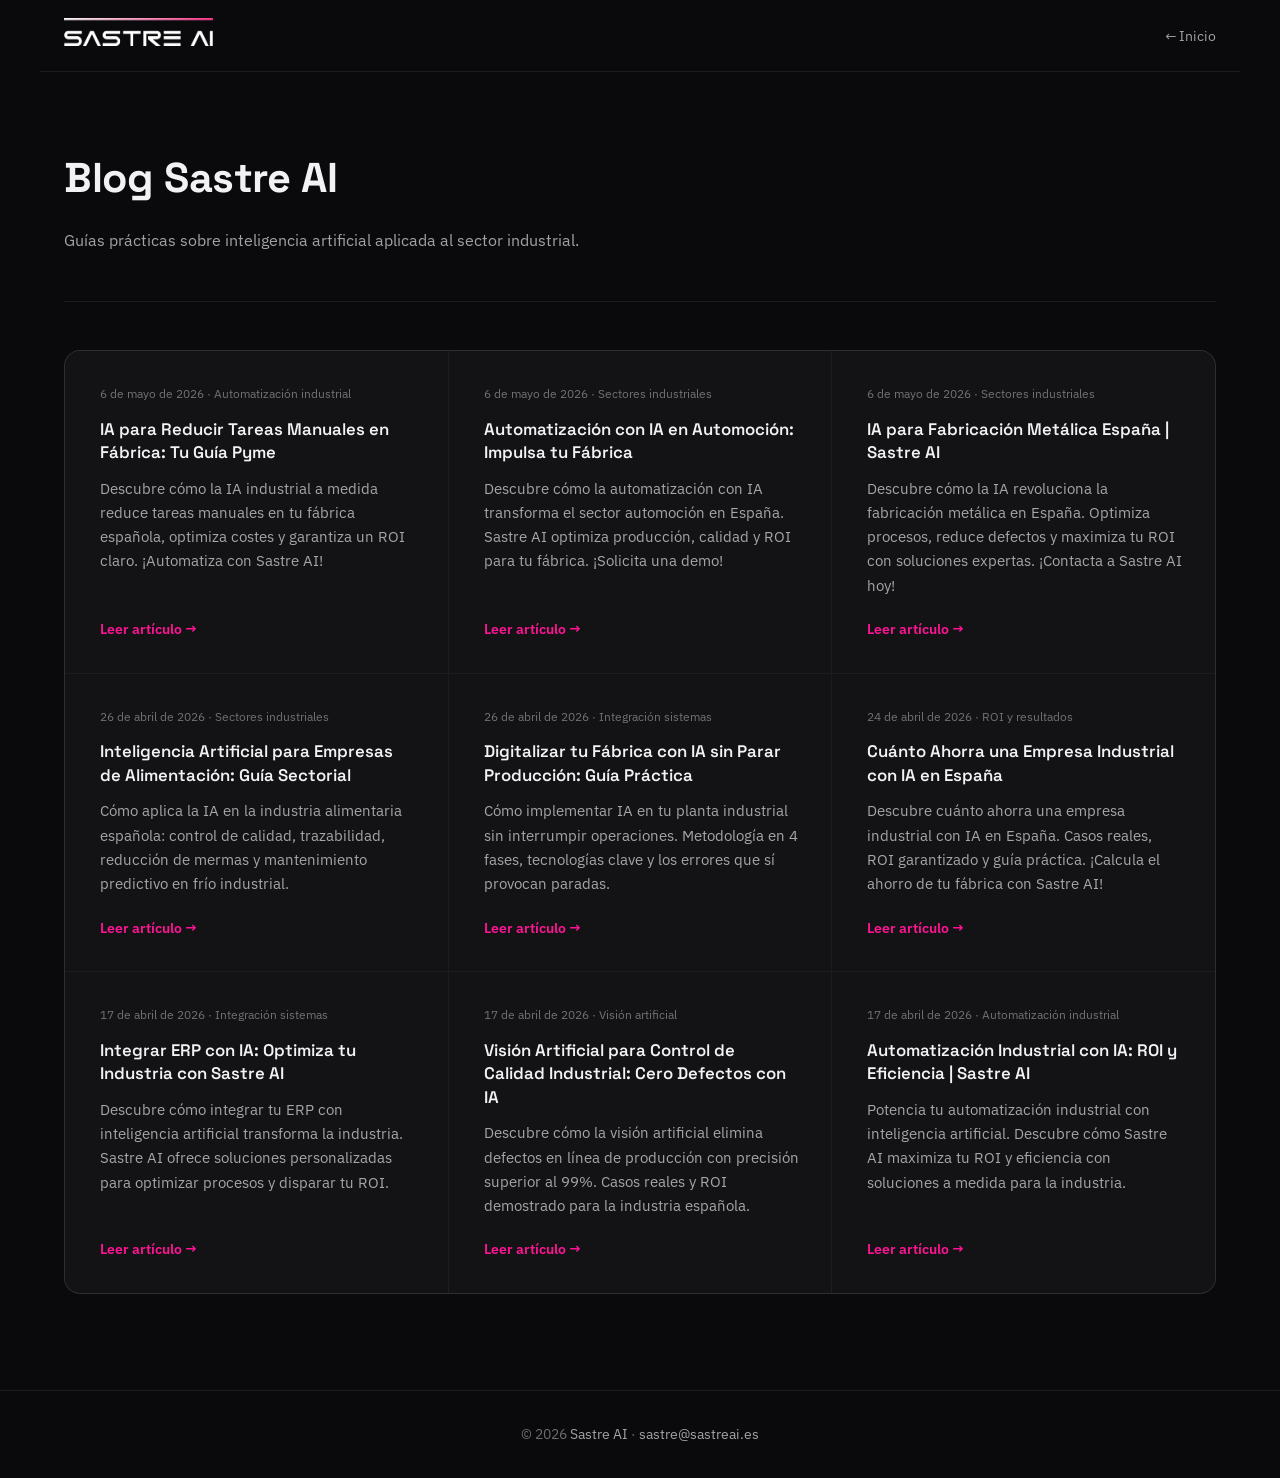
==== commit ac8449e7: "redesign: richer photography, founder logo variant, and About section Brings the reviewed v2 directi" ====
--- a/blog/index.html
+++ b/blog/index.html
@@ -13,7 +13,7 @@
 </head>
 <body>
   <nav class="blog-nav">
-    <a class="logo" href="https://sastreai.es"><img src="/Logos/secundario transparente rosa.png" alt="Sastre AI" /></a>
+    <a class="logo" href="https://sastreai.es"><img src="/Logos/secundario degradado transparente.png" alt="Sastre AI" /></a>
     <a class="back" href="https://sastreai.es">← Inicio</a>
   </nav>
   <div class="container">
--- a/assets/css/site.css
+++ b/assets/css/site.css
@@ -146,7 +146,21 @@
 }
 
 /* ─── Hero ───────────────────────────────────────────────────────────── */
-.hero { padding: 152px 0 96px; position: relative; }
+.hero { padding: 152px 0 96px; position: relative; overflow: hidden; }
+.hero__mark {
+  position: absolute;
+  top: 50%; left: 2%;
+  height: 92%;
+  width: auto;
+  transform: translateY(-50%);
+  opacity: 0.05;
+  z-index: 0;
+  pointer-events: none;
+  user-select: none;
+}
+@media (max-width: 720px) {
+  .hero__mark { display: none; }
+}
 .hero__inner {
   display: grid; grid-template-columns: 1.05fr 0.95fr; gap: 64px; align-items: center;
 }
@@ -177,14 +191,23 @@
 }
 .hero__frame img {
   width: 100%; height: 100%; object-fit: cover; display: block;
-  filter: grayscale(55%) contrast(1.05) brightness(0.82);
+  filter: grayscale(85%) contrast(1.12) brightness(0.7);
+  animation: kenburns 18s ease-in-out infinite alternate;
 }
 .hero__frame::after {
   content: '';
   position: absolute; inset: 0;
   background:
     linear-gradient(180deg, transparent 45%, rgba(10,10,12,0.85) 100%),
-    linear-gradient(0deg, rgba(255,20,147,0.1), transparent 40%);
+    linear-gradient(155deg, rgba(255,20,147,0.16) 0%, transparent 38%);
+}
+
+@keyframes kenburns {
+  from { transform: scale(1); }
+  to   { transform: scale(1.08); }
+}
+@media (prefers-reduced-motion: reduce) {
+  .hero__frame img { animation: none; }
 }
 
 @media (max-width: 900px) {
@@ -262,6 +285,22 @@
     #131316;
 }
 
+.service-tile--photo { min-height: 280px; color: #fff; overflow: hidden; }
+.service-tile--photo img {
+  position: absolute; inset: 0; width: 100%; height: 100%; object-fit: cover; z-index: 0;
+  filter: grayscale(85%) contrast(1.1) brightness(0.6);
+  transition: transform 5s ease;
+}
+.service-tile--photo:hover img { transform: scale(1.07); }
+.service-tile--photo::after {
+  content: ''; position: absolute; inset: 0; z-index: 1;
+  background:
+    linear-gradient(180deg, rgba(10,10,12,0.15) 0%, rgba(10,10,12,0.92) 100%),
+    linear-gradient(125deg, rgba(255,20,147,0.14), transparent 50%);
+}
+.service-tile--photo > * { position: relative; z-index: 2; }
+.service-tile--photo .service-tile__desc { color: rgba(255,255,255,0.76); }
+
 .service-tile__title {
   font-family: var(--font-h); font-size: 1.05rem; font-weight: 600;
   margin-bottom: 10px; letter-spacing: -0.005em;
@@ -275,7 +314,39 @@
   .services__row-lg, .services__row-sm { grid-template-columns: 1fr; border-radius: var(--radius-lg); }
   .services__row-sm { border-top: 1px solid var(--border); border-radius: var(--radius-lg); margin-top: 1px; }
   .service-tile { min-height: 0; }
-  .service-tile--pattern-a, .service-tile--pattern-b { min-height: 200px; }
+  .service-tile--pattern-a, .service-tile--pattern-b, .service-tile--photo { min-height: 200px; }
+}
+
+/* ─── Moment (full-bleed editorial photo band) ───────────────────────────
+   Use at most once per page. Motivated by giving the page a real visual
+   break between the bento grid and the values section, with a real photo
+   instead of another flat panel.
+──────────────────────────────────────────────────────────────────────── */
+.moment { position: relative; min-height: 56vh; display: flex; align-items: flex-end; overflow: hidden; }
+.moment img {
+  position: absolute; inset: 0; width: 100%; height: 100%; object-fit: cover;
+  filter: grayscale(85%) contrast(1.12) brightness(0.58);
+  animation: kenburns 22s ease-in-out infinite alternate;
+}
+.moment::after {
+  content: ''; position: absolute; inset: 0;
+  background:
+    linear-gradient(180deg, rgba(10,10,12,0.25) 0%, rgba(10,10,12,0.6) 65%, rgba(10,10,12,0.97) 100%),
+    linear-gradient(110deg, rgba(255,20,147,0.15), transparent 45%);
+}
+.moment__inner { position: relative; z-index: 1; padding: 80px 0 64px; }
+.moment__text {
+  font-family: var(--font-h); font-weight: 600; color: #fff;
+  font-size: clamp(1.5rem, 3.2vw, 2.3rem); line-height: 1.38; max-width: 700px;
+  letter-spacing: -0.005em;
+}
+
+@media (max-width: 720px) {
+  .moment { min-height: 42vh; }
+  .moment img { animation: none; }
+}
+@media (prefers-reduced-motion: reduce) {
+  .moment img { animation: none; }
 }
 
 /* ─── Philosophy ─────────────────────────────────────────────────────── */
@@ -301,6 +372,39 @@
   .philosophy__point:first-child { border-top: none; }
 }
 
+/* ─── Founder ────────────────────────────────────────────────────────── */
+.founder { border-top: 1px solid var(--border); }
+.founder__grid { display: grid; grid-template-columns: 0.8fr 1.2fr; gap: 64px; align-items: start; }
+.founder__frame {
+  position: relative; border-radius: var(--radius-lg); overflow: hidden;
+  border: 1px solid var(--border); border-left: 3px solid var(--accent); aspect-ratio: 4 / 5;
+}
+.founder__frame img {
+  width: 100%; height: 100%; object-fit: cover; object-position: 62% 28%; display: block;
+  filter: contrast(1.08) brightness(0.98);
+}
+.founder__frame::after {
+  content: ''; position: absolute; inset: 0;
+  background:
+    linear-gradient(180deg, transparent 62%, rgba(10,10,12,0.5) 100%),
+    linear-gradient(160deg, rgba(255,20,147,0.14), transparent 32%);
+}
+.founder__lead {
+  font-family: var(--font-h); font-weight: 600; color: var(--text);
+  font-size: clamp(1.15rem, 2vw, 1.4rem); line-height: 1.5; margin: 18px 0 22px;
+}
+.founder__bio { color: var(--text-dim); font-size: 1rem; line-height: 1.75; margin-bottom: 28px; max-width: 620px; }
+.founder__tags { list-style: none; display: flex; flex-wrap: wrap; gap: 10px; margin-bottom: 32px; }
+.founder__tags li {
+  font-size: 0.82rem; font-weight: 600; color: var(--text-dim);
+  border: 1px solid var(--border-strong); border-radius: var(--radius-sm); padding: 8px 14px;
+}
+
+@media (max-width: 820px) {
+  .founder__grid { grid-template-columns: 1fr; gap: 32px; }
+  .founder__frame { max-width: 320px; }
+}
+
 /* ─── Contact ────────────────────────────────────────────────────────── */
 .contact__grid { display: grid; grid-template-columns: 1fr 0.85fr; gap: 72px; align-items: start; }
 .contact__rows { display: flex; flex-direction: column; }
@@ -316,9 +420,23 @@
 .contact__panel {
   background: var(--bg-raised); border: 1px solid var(--border); border-left: 3px solid var(--accent);
   border-radius: var(--radius-lg); padding: 40px;
+  position: relative; overflow: hidden;
 }
 .contact__panel p { color: var(--text-dim); font-size: 0.98rem; line-height: 1.65; margin-bottom: 28px; }
 .contact__panel .btn { width: 100%; justify-content: center; }
+
+.contact__panel--photo img {
+  position: absolute; inset: 0; width: 100%; height: 100%; object-fit: cover; z-index: 0;
+  filter: grayscale(85%) contrast(1.1) brightness(0.5);
+}
+.contact__panel--photo::before {
+  content: ''; position: absolute; inset: 0; z-index: 1;
+  background:
+    linear-gradient(200deg, rgba(255,20,147,0.16), transparent 45%),
+    linear-gradient(0deg, rgba(10,10,12,0.9), rgba(10,10,12,0.65));
+}
+.contact__panel--photo > * { position: relative; z-index: 2; }
+.contact__panel--photo p { color: rgba(255,255,255,0.8); }
 
 @media (max-width: 820px) {
   .contact__grid { grid-template-columns: 1fr; gap: 40px; }
